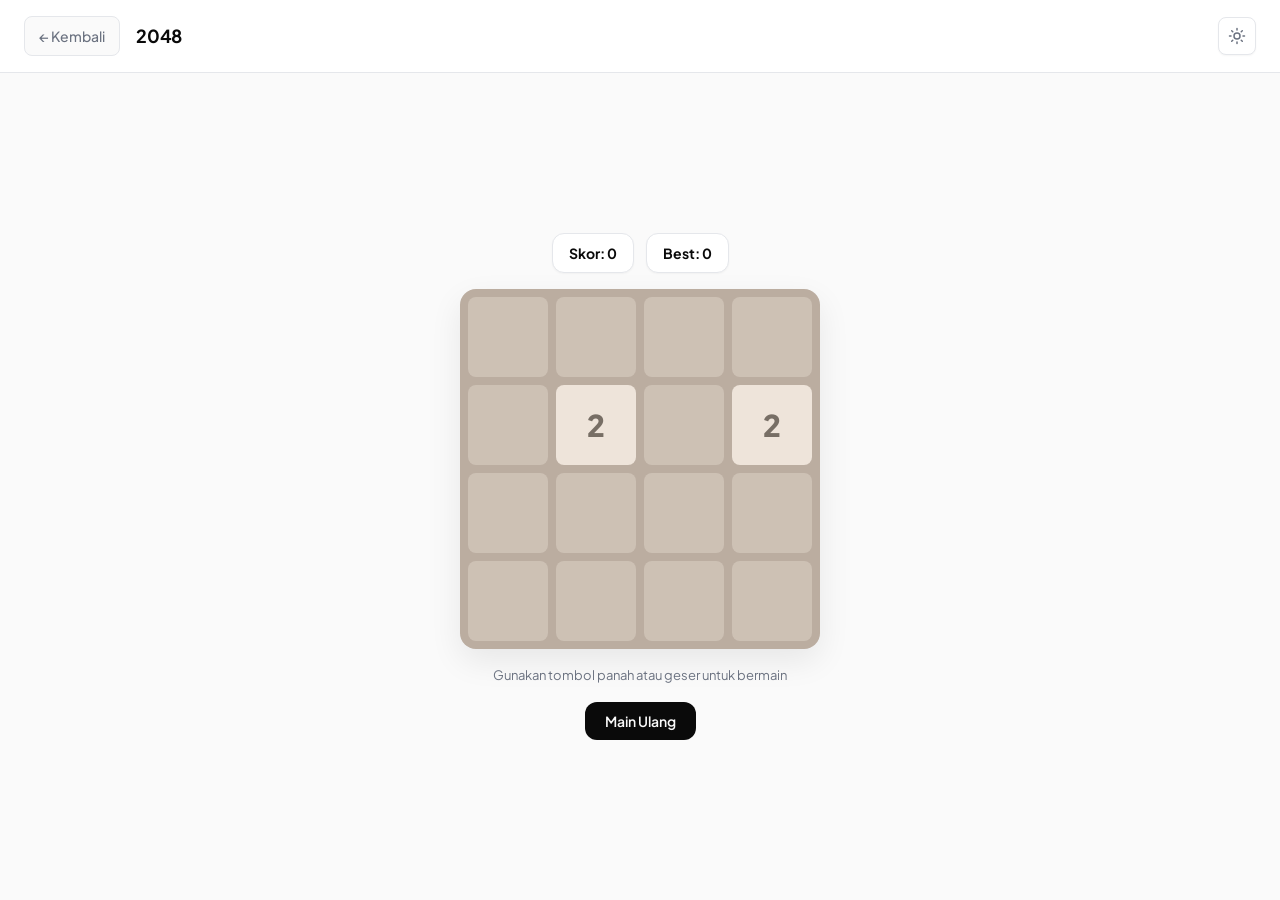
==== games/2048.html @ e7eb6d75 "Update Konsep static web html" ====
<!DOCTYPE html>
<html lang="id">
<head>
    <meta charset="UTF-8">
    <meta name="viewport" content="width=device-width, initial-scale=1.0">
    <title>2048 — Dulinan</title>
    <link rel="icon" type="image/png" href="../assets/img/favicon.png">
    <script src="../assets/js/theme-init.js"></script>
    <link rel="stylesheet" href="../assets/css/style.css">
    <style>
        .g2048-wrap { display:flex; flex-direction:column; align-items:center; gap:16px; }
        .g2048-score { display:flex; gap:12px; }
        .g2048-score div { background:var(--bg-elevated); padding:8px 16px; border-radius:12px;
            border:1px solid var(--border); font-weight:700; font-size:14px;
            box-shadow:var(--shadow-sm); }
        .g2048-board { display:grid; grid-template-columns:repeat(4,1fr); gap:8px;
            background:#bbada0; padding:8px; border-radius:16px; width:min(360px,92vw);
            box-shadow:var(--shadow-lg); }
        .tile { aspect-ratio:1; background:rgba(238,228,218,0.35); border-radius:8px;
            display:grid; place-items:center; font-weight:800; font-size:clamp(20px,5vw,30px);
            color:#776e65; transition:all .12s ease; }
        .tile[data-v="2"]{background:#eee4da} .tile[data-v="4"]{background:#ede0c8}
        .tile[data-v="8"]{background:#f2b179;color:#fff} .tile[data-v="16"]{background:#f59563;color:#fff}
        .tile[data-v="32"]{background:#f67c5f;color:#fff} .tile[data-v="64"]{background:#f65e3b;color:#fff}
        .tile[data-v="128"]{background:#edcf72;color:#fff;font-size:clamp(16px,4vw,26px)}
        .tile[data-v="256"]{background:#edcc61;color:#fff;font-size:clamp(16px,4vw,26px)}
        .tile[data-v="512"]{background:#edc850;color:#fff;font-size:clamp(16px,4vw,26px)}
        .tile[data-v="1024"]{background:#edc53f;color:#fff;font-size:clamp(13px,3vw,22px)}
        .tile[data-v="2048"]{background:#edc22e;color:#fff;font-size:clamp(13px,3vw,22px);
            box-shadow:0 0 20px rgba(237,194,46,.6)}
        .g2048-hint { color:var(--text-secondary); font-size:13px; }
        .btn-reset { padding:10px 20px; background:var(--text); color:var(--bg);
            border-radius:12px; font-weight:600; font-size:14px; }
    </style>
</head>
<body class="play-page">

<div class="play-header">
    <a href="../index.html" class="back-btn">← Kembali</a>
    <span class="play-title">2048</span>
    <div style="margin-left:auto;display:flex;gap:8px;">
        <button id="themeToggle" class="theme-btn" title="Ganti tema" aria-label="Ganti tema">
            <svg class="icon-sun" viewBox="0 0 24 24" fill="none" stroke="currentColor"
                 stroke-width="2" stroke-linecap="round" stroke-linejoin="round" width="18" height="18">
                <circle cx="12" cy="12" r="4"></circle>
                <path d="M12 2v2M12 20v2M4.93 4.93l1.41 1.41M17.66 17.66l1.41 1.41M2 12h2M20 12h2M6.34 17.66l-1.41 1.41M19.07 4.93l-1.41 1.41"></path>
            </svg>
            <svg class="icon-moon" viewBox="0 0 24 24" fill="none" stroke="currentColor"
                 stroke-width="2" stroke-linecap="round" stroke-linejoin="round" width="18" height="18">
                <path d="M21 12.79A9 9 0 1 1 11.21 3 7 7 0 0 0 21 12.79z"></path>
            </svg>
        </button>
    </div>
</div>

<div class="game-stage">
    <div class="g2048-wrap">
        <div class="g2048-score">
            <div>Skor: <span id="score">0</span></div>
            <div>Best: <span id="best">0</span></div>
        </div>
        <div class="g2048-board" id="board"></div>
        <div class="g2048-hint">Gunakan tombol panah atau geser untuk bermain</div>
        <button class="btn-reset" id="reset">Main Ulang</button>
    </div>
</div>

<script>
(function(){
    const boardEl = document.getElementById('board');
    const scoreEl = document.getElementById('score');
    const bestEl  = document.getElementById('best');
    let size = 4, grid, score = 0;
    let best = +(localStorage.getItem('best2048') || 0);
    bestEl.textContent = best;

    function init(){
        grid = Array.from({length:size},()=>Array(size).fill(0));
        score = 0; scoreEl.textContent = 0;
        spawn(); spawn(); render();
    }
    function spawn(){
        const empty = [];
        for(let r=0;r<size;r++) for(let c=0;c<size;c++)
            if(!grid[r][c]) empty.push([r,c]);
        if(!empty.length) return;
        const [r,c] = empty[Math.floor(Math.random()*empty.length)];
        grid[r][c] = Math.random()<0.9 ? 2 : 4;
    }
    function render(){
        boardEl.innerHTML = '';
        for(let r=0;r<size;r++) for(let c=0;c<size;c++){
            const d = document.createElement('div');
            d.className = 'tile';
            const v = grid[r][c];
            if(v) { d.dataset.v = v; d.textContent = v; }
            boardEl.appendChild(d);
        }
    }
    function slide(row){
        let arr = row.filter(v=>v);
        for(let i=0;i<arr.length-1;i++){
            if(arr[i]===arr[i+1]){
                arr[i]*=2; score+=arr[i];
                if(arr[i] > best){ best=arr[i]; bestEl.textContent=best; localStorage.setItem('best2048',best); }
                arr.splice(i+1,1);
            }
        }
        while(arr.length<size) arr.push(0);
        return arr;
    }
    function move(dir){
        const before = JSON.stringify(grid);
        for(let i=0;i<size;i++){
            let line;
            if(dir==='left'||dir==='right'){
                line = grid[i].slice();
                if(dir==='right') line.reverse();
                line = slide(line);
                if(dir==='right') line.reverse();
                grid[i] = line;
            } else {
                line = grid.map(r=>r[i]);
                if(dir==='down') line.reverse();
                line = slide(line);
                if(dir==='down') line.reverse();
                for(let r=0;r<size;r++) grid[r][i] = line[r];
            }
        }
        if(JSON.stringify(grid)!==before){ spawn(); render(); scoreEl.textContent=score; }
    }
    document.addEventListener('keydown',e=>{
        const map={ArrowLeft:'left',ArrowRight:'right',ArrowUp:'up',ArrowDown:'down'};
        if(map[e.key]){ e.preventDefault(); move(map[e.key]); }
    });
    let tsX=0, tsY=0;
    boardEl.addEventListener('touchstart',e=>{
        tsX=e.touches[0].clientX; tsY=e.touches[0].clientY;
    },{passive:true});
    boardEl.addEventListener('touchend',e=>{
        const dx=e.changedTouches[0].clientX-tsX;
        const dy=e.changedTouches[0].clientY-tsY;
        if(Math.max(Math.abs(dx),Math.abs(dy))<30) return;
        if(Math.abs(dx)>Math.abs(dy)) move(dx>0?'right':'left');
        else move(dy>0?'down':'up');
    });
    document.getElementById('reset').onclick = init;
    init();
})();
</script>

<script src="../assets/js/app.js"></script>
</body>
</html>
---- assets/css/style.css ----
@import url('https://fonts.googleapis.com/css2?family=Plus+Jakarta+Sans:wght@400;500;600;700;800&display=swap');

*, *::before, *::after {
    box-sizing: border-box;
    margin: 0;
    padding: 0;
}

/* ============ Light Theme (default) ============ */
:root {
    --bg: #fafafa;
    --bg-elevated: #ffffff;
    --text: #0a0a0a;
    --text-secondary: #6b7280;
    --text-tertiary: #9ca3af;
    --border: #e5e7eb;
    --accent: #6366f1;
    --accent-hover: #4f46e5;
    --shadow-sm: 0 1px 2px rgba(0, 0, 0, 0.04);
    --shadow-md: 0 4px 12px rgba(0, 0, 0, 0.06);
    --shadow-lg: 0 12px 32px rgba(0, 0, 0, 0.08);
    --shadow-xl: 0 20px 48px rgba(0, 0, 0, 0.1);
    --radius-sm: 8px;
    --radius-md: 12px;
    --radius-lg: 16px;
    --radius-xl: 20px;
    --transition: 0.22s cubic-bezier(0.4, 0, 0.2, 1);
}

/* ============ Dark Theme ============ */
[data-theme="dark"] {
    --bg: #0a0a0a;
    --bg-elevated: #161616;
    --text: #f5f5f5;
    --text-secondary: #a3a3a3;
    --text-tertiary: #6b7280;
    --border: #262626;
    --accent: #818cf8;
    --accent-hover: #6366f1;
    --shadow-sm: 0 1px 2px rgba(0, 0, 0, 0.4);
    --shadow-md: 0 4px 12px rgba(0, 0, 0, 0.5);
    --shadow-lg: 0 12px 32px rgba(0, 0, 0, 0.6);
    --shadow-xl: 0 20px 48px rgba(0, 0, 0, 0.7);
}

html { scroll-behavior: smooth; }

body {
    font-family: 'Plus Jakarta Sans', -apple-system, BlinkMacSystemFont, sans-serif;
    background: var(--bg);
    color: var(--text);
    line-height: 1.6;
    -webkit-font-smoothing: antialiased;
    -moz-osx-font-smoothing: grayscale;
    overflow-x: hidden;
}

/* Smooth theme transitions */
body, .site-header, .game-card, .chip, .theme-btn,
.search-box input, .site-footer, .play-header, .back-btn,
.game-thumb, .empty-state {
    transition: background-color 0.3s ease, color 0.3s ease,
                border-color 0.3s ease, box-shadow 0.3s ease;
}

a { color: inherit; text-decoration: none; }
img { max-width: 100%; display: block; }
button { font-family: inherit; cursor: pointer; border: none; background: none; }
input { font-family: inherit; }

.container {
    max-width: 1240px;
    margin: 0 auto;
    padding: 0 24px;
}

/* ============ Header ============ */
.site-header {
    position: sticky;
    top: 0;
    z-index: 100;
    background: rgba(250, 250, 250, 0.85);
    backdrop-filter: saturate(180%) blur(16px);
    -webkit-backdrop-filter: saturate(180%) blur(16px);
    border-bottom: 1px solid var(--border);
}

[data-theme="dark"] .site-header {
    background: rgba(10, 10, 10, 0.85);
}

.header-inner {
    display: flex;
    align-items: center;
    justify-content: space-between;
    height: 64px;
}

.logo {
    display: flex;
    align-items: center;
    gap: 10px;
    font-weight: 800;
    font-size: 20px;
    letter-spacing: -0.02em;
}

.logo-img {
    width: 32px;
    height: 32px;
    border-radius: var(--radius-sm);
    object-fit: contain;
    display: block;
}

.header-actions {
    display: flex;
    align-items: center;
    gap: 8px;
}

/* ============ Theme Toggle Button ============ */
.theme-btn {
    width: 38px;
    height: 38px;
    border-radius: var(--radius-sm);
    display: grid;
    place-items: center;
    color: var(--text-secondary);
    background: var(--bg-elevated);
    border: 1px solid var(--border);
    transition: all var(--transition);
    box-shadow: var(--shadow-sm);
    position: relative;
    overflow: hidden;
}

.theme-btn:hover {
    color: var(--text);
    border-color: #d1d5db;
    transform: translateY(-1px);
}

[data-theme="dark"] .theme-btn:hover {
    border-color: #404040;
}

.theme-btn svg {
    position: absolute;
    transition: transform 0.4s cubic-bezier(0.4, 0, 0.2, 1),
                opacity 0.3s ease;
}

.theme-btn .icon-sun {
    opacity: 1;
    transform: rotate(0deg) scale(1);
}

.theme-btn .icon-moon {
    opacity: 0;
    transform: rotate(-90deg) scale(0.5);
}

[data-theme="dark"] .theme-btn .icon-sun {
    opacity: 0;
    transform: rotate(90deg) scale(0.5);
}

[data-theme="dark"] .theme-btn .icon-moon {
    opacity: 1;
    transform: rotate(0deg) scale(1);
}

/* ============ Hero ============ */
.hero {
    position: relative;
    width: 100%;
    padding: 100px 0 140px;
    text-align: center;
    overflow: hidden;
    isolation: isolate;
}

.hero-content {
    position: relative;
    z-index: 2;
    max-width: 720px;
    margin: 0 auto;
    padding: 0 24px;
}

/* Animated background */
.hero-animated-bg {
    position: absolute;
    inset: 0;
    z-index: 0;
    pointer-events: none;
    filter: blur(70px);
    opacity: 0.55;
    overflow: hidden;
}

[data-theme="dark"] .hero-animated-bg {
    opacity: 0.35;
    filter: blur(90px);
}

.blob {
    position: absolute;
    border-radius: 50%;
    will-change: transform;
    mix-blend-mode: screen;
}

[data-theme="light"] .blob,
:root:not([data-theme="dark"]) .blob {
    mix-blend-mode: multiply;
}

.blob-1 {
    width: 500px;
    height: 500px;
    background: radial-gradient(circle at 30% 30%, #818cf8, #6366f1 60%, transparent 70%);
    top: -120px;
    left: 5%;
    animation: blobFloat1 18s ease-in-out infinite;
}

.blob-2 {
    width: 440px;
    height: 440px;
    background: radial-gradient(circle at 70% 70%, #f0abfc, #c084fc 60%, transparent 70%);
    top: 40px;
    right: 8%;
    animation: blobFloat2 22s ease-in-out infinite;
}

.blob-3 {
    width: 360px;
    height: 360px;
    background: radial-gradient(circle at 50% 50%, #67e8f9, #22d3ee 60%, transparent 70%);
    bottom: -80px;
    left: 28%;
    animation: blobFloat3 20s ease-in-out infinite;
}

.blob-4 {
    width: 300px;
    height: 300px;
    background: radial-gradient(circle at 50% 50%, #fcd34d, #f59e0b 60%, transparent 70%);
    top: 35%;
    right: 25%;
    animation: blobFloat4 24s ease-in-out infinite;
}

@keyframes blobFloat1 {
    0%, 100% { transform: translate(0, 0) scale(1); }
    33% { transform: translate(70px, 50px) scale(1.1); }
    66% { transform: translate(-50px, 25px) scale(0.95); }
}

@keyframes blobFloat2 {
    0%, 100% { transform: translate(0, 0) scale(1); }
    33% { transform: translate(-60px, 60px) scale(1.08); }
    66% { transform: translate(35px, -40px) scale(0.92); }
}

@keyframes blobFloat3 {
    0%, 100% { transform: translate(0, 0) scale(1); }
    33% { transform: translate(50px, -60px) scale(1.12); }
    66% { transform: translate(-40px, 35px) scale(0.9); }
}

@keyframes blobFloat4 {
    0%, 100% { transform: translate(0, 0) scale(1); }
    33% { transform: translate(-70px, -40px) scale(1.06); }
    66% { transform: translate(60px, 50px) scale(0.94); }
}

/* Gradasi smooth ke konten di bawah */
.hero-fade {
    position: absolute;
    left: 0;
    right: 0;
    bottom: 0;
    height: 160px;
    z-index: 1;
    pointer-events: none;
    background: linear-gradient(
        to bottom,
        transparent 0%,
        rgba(250, 250, 250, 0.4) 40%,
        rgba(250, 250, 250, 0.75) 70%,
        var(--bg) 100%
    );
}

[data-theme="dark"] .hero-fade {
    background: linear-gradient(
        to bottom,
        transparent 0%,
        rgba(10, 10, 10, 0.4) 40%,
        rgba(10, 10, 10, 0.75) 70%,
        var(--bg) 100%
    );
}

/* Hero typography */
.hero-badge {
    display: inline-flex;
    align-items: center;
    gap: 6px;
    padding: 6px 12px;
    background: var(--bg-elevated);
    border: 1px solid var(--border);
    border-radius: 999px;
    font-size: 13px;
    font-weight: 500;
    color: var(--text-secondary);
    margin-bottom: 28px;
    box-shadow: var(--shadow-sm);
    backdrop-filter: blur(8px);
    -webkit-backdrop-filter: blur(8px);
    animation: heroFadeUp 0.7s 0.05s cubic-bezier(0.4, 0, 0.2, 1) both;
}

.hero-badge .dot {
    width: 6px;
    height: 6px;
    border-radius: 50%;
    background: #10b981;
    box-shadow: 0 0 0 3px rgba(16, 185, 129, 0.15);
    animation: pulseDot 2s ease-in-out infinite;
}

@keyframes pulseDot {
    0%, 100% { box-shadow: 0 0 0 3px rgba(16, 185, 129, 0.15); }
    50% { box-shadow: 0 0 0 6px rgba(16, 185, 129, 0.05); }
}

.hero h1 {
    font-size: clamp(44px, 7.5vw, 80px);
    font-weight: 800;
    letter-spacing: -0.035em;
    line-height: 1.15;
    margin: 0 0 32px;
    padding-bottom: 6px;
    background: linear-gradient(180deg, var(--text), var(--text-secondary));
    -webkit-background-clip: text;
    -webkit-text-fill-color: transparent;
    background-clip: text;
    animation: heroFadeUp 0.7s cubic-bezier(0.4, 0, 0.2, 1) both;
}

.hero p {
    font-size: clamp(17px, 2.2vw, 21px);
    color: var(--text-secondary);
    max-width: 560px;
    margin: 0 auto;
    font-weight: 500;
    line-height: 1.5;
    animation: heroFadeUp 0.7s 0.1s cubic-bezier(0.4, 0, 0.2, 1) both;
}

@keyframes heroFadeUp {
    from { opacity: 0; transform: translateY(16px); }
    to { opacity: 1; transform: translateY(0); }
}

/* Section konten di bawah hero */
.content-section {
    position: relative;
    z-index: 2;
    margin-top: -60px;
    padding-top: 0;
}

/* ============ Toolbar ============ */
.toolbar {
    display: flex;
    flex-wrap: wrap;
    gap: 12px;
    align-items: center;
    justify-content: space-between;
    margin-bottom: 32px;
    padding-top: 8px;
}

.search-box {
    position: relative;
    flex: 1;
    max-width: 360px;
    min-width: 220px;
}

.search-box input {
    width: 100%;
    padding: 11px 16px 11px 42px;
    border: 1px solid var(--border);
    border-radius: var(--radius-md);
    background: var(--bg-elevated);
    font-size: 14px;
    color: var(--text);
    outline: none;
    transition: all var(--transition);
    box-shadow: var(--shadow-sm);
}

.search-box input::placeholder { color: var(--text-tertiary); }

.search-box input:focus {
    border-color: var(--accent);
    box-shadow: 0 0 0 3px rgba(99, 102, 241, 0.12);
}

.search-box svg {
    position: absolute;
    left: 14px;
    top: 50%;
    transform: translateY(-50%);
    width: 16px;
    height: 16px;
    color: var(--text-tertiary);
    pointer-events: none;
}

.filter-chips {
    display: flex;
    flex-wrap: wrap;
    gap: 8px;
}

.chip {
    padding: 8px 16px;
    border-radius: 999px;
    font-size: 13px;
    font-weight: 500;
    color: var(--text-secondary);
    background: var(--bg-elevated);
    border: 1px solid var(--border);
    transition: all var(--transition);
    box-shadow: var(--shadow-sm);
}

.chip:hover {
    color: var(--text);
    border-color: #d1d5db;
    transform: translateY(-1px);
}

[data-theme="dark"] .chip:hover { border-color: #404040; }

.chip.active {
    background: var(--text);
    color: var(--bg);
    border-color: var(--text);
}

/* ============ Game Grid ============ */
.game-grid {
    display: grid;
    grid-template-columns: repeat(auto-fill, minmax(240px, 1fr));
    gap: 20px;
    padding-bottom: 80px;
}

.game-card {
    position: relative;
    background: var(--bg-elevated);
    border: 1px solid var(--border);
    border-radius: var(--radius-lg);
    overflow: hidden;
    transition: all var(--transition);
    box-shadow: var(--shadow-sm);
    cursor: pointer;
    opacity: 0;
    transform: translateY(12px);
    animation: fadeInUp 0.4s ease forwards;
}

.game-card:hover {
    transform: translateY(-4px);
    box-shadow: var(--shadow-lg);
    border-color: #d1d5db;
}

[data-theme="dark"] .game-card:hover { border-color: #404040; }

.game-thumb {
    aspect-ratio: 4 / 3;
    display: grid;
    place-items: center;
    font-size: 64px;
    position: relative;
    overflow: hidden;
}

.game-thumb::after {
    content: '';
    position: absolute;
    inset: 0;
    background: linear-gradient(180deg, transparent 60%, rgba(0, 0, 0, 0.06));
}

.game-thumb .icon {
    transition: transform var(--transition);
}

.game-card:hover .game-thumb .icon {
    transform: scale(1.12) rotate(-4deg);
}

.game-info {
    padding: 14px 16px 16px;
}

.game-name {
    font-size: 15px;
    font-weight: 700;
    letter-spacing: -0.01em;
    margin-bottom: 4px;
}

.game-meta {
    font-size: 13px;
    color: var(--text-secondary);
    display: flex;
    align-items: center;
    gap: 6px;
}

.play-badge {
    position: absolute;
    top: 12px;
    right: 12px;
    padding: 5px 10px;
    background: rgba(0, 0, 0, 0.55);
    backdrop-filter: blur(8px);
    color: white;
    font-size: 11px;
    font-weight: 600;
    border-radius: 999px;
    opacity: 0;
    transform: translateY(-4px);
    transition: all var(--transition);
    z-index: 2;
}

.game-card:hover .play-badge {
    opacity: 1;
    transform: translateY(0);
}

/* Empty state */
.empty-state {
    grid-column: 1 / -1;
    text-align: center;
    padding: 80px 20px;
    color: var(--text-secondary);
}

.empty-state h3 {
    font-size: 18px;
    font-weight: 600;
    color: var(--text);
    margin-bottom: 8px;
}

.empty-state code {
    background: var(--bg-elevated);
    padding: 2px 6px;
    border-radius: 4px;
    font-size: 13px;
}

/* ============ Footer ============ */
.site-footer {
    border-top: 1px solid var(--border);
    padding: 32px 0;
    text-align: center;
    color: var(--text-tertiary);
    font-size: 13px;
}

@keyframes fadeInUp {
    to { opacity: 1; transform: translateY(0); }
}

/* ============ Game Play Page ============ */
.play-page {
    min-height: 100vh;
    display: flex;
    flex-direction: column;
}

.play-header {
    display: flex;
    align-items: center;
    gap: 16px;
    padding: 16px 24px;
    border-bottom: 1px solid var(--border);
    background: var(--bg-elevated);
}

.back-btn {
    display: inline-flex;
    align-items: center;
    gap: 6px;
    padding: 8px 14px;
    border-radius: var(--radius-sm);
    font-size: 14px;
    font-weight: 500;
    color: var(--text-secondary);
    background: var(--bg);
    border: 1px solid var(--border);
    transition: all var(--transition);
}

.back-btn:hover {
    color: var(--text);
    border-color: #d1d5db;
}

[data-theme="dark"] .back-btn:hover { border-color: #404040; }

.play-title {
    font-size: 18px;
    font-weight: 700;
    letter-spacing: -0.01em;
}

.game-stage {
    flex: 1;
    display: grid;
    place-items: center;
    padding: 32px 24px;
}

/* ============ Game-specific dark adjustments ============ */
[data-theme="dark"] .g2048-board {
    box-shadow: var(--shadow-lg), 0 0 0 1px rgba(255, 255, 255, 0.05);
}

[data-theme="dark"] .tile:not([data-v]) {
    background: rgba(255, 255, 255, 0.08);
}

[data-theme="dark"] .card-front {
    background: #1e1e1e;
    border-color: var(--border);
}

[data-theme="dark"] .card.matched .card-front {
    background: #0f2a1a;
    border-color: #1a4028;
}

/* ============ Responsive ============ */
@media (max-width: 640px) {
    .hero { padding: 64px 0 110px; }
    .hero-content { padding: 0 20px; }
    .hero h1 { margin-bottom: 24px; }
    .blob-1 { width: 320px; height: 320px; }
    .blob-2 { width: 280px; height: 280px; }
    .blob-3 { width: 240px; height: 240px; }
    .blob-4 { width: 200px; height: 200px; }
    .hero-animated-bg { filter: blur(50px); }
    .hero-fade { height: 120px; }
    .content-section { margin-top: -40px; }

    .game-grid { grid-template-columns: repeat(auto-fill, minmax(160px, 1fr)); gap: 14px; }
    .game-thumb { font-size: 44px; }
    .game-name { font-size: 14px; }
    .toolbar { flex-direction: column; align-items: stretch; }
    .search-box { max-width: 100%; }
}

/* ============ Accessibility ============ */
@media (prefers-reduced-motion: reduce) {
    .blob { animation: none !important; }
    .hero h1, .hero p, .hero-badge { animation: none; }
    .hero-badge .dot { animation: none; }
    * { transition-duration: 0.01ms !important; }
}
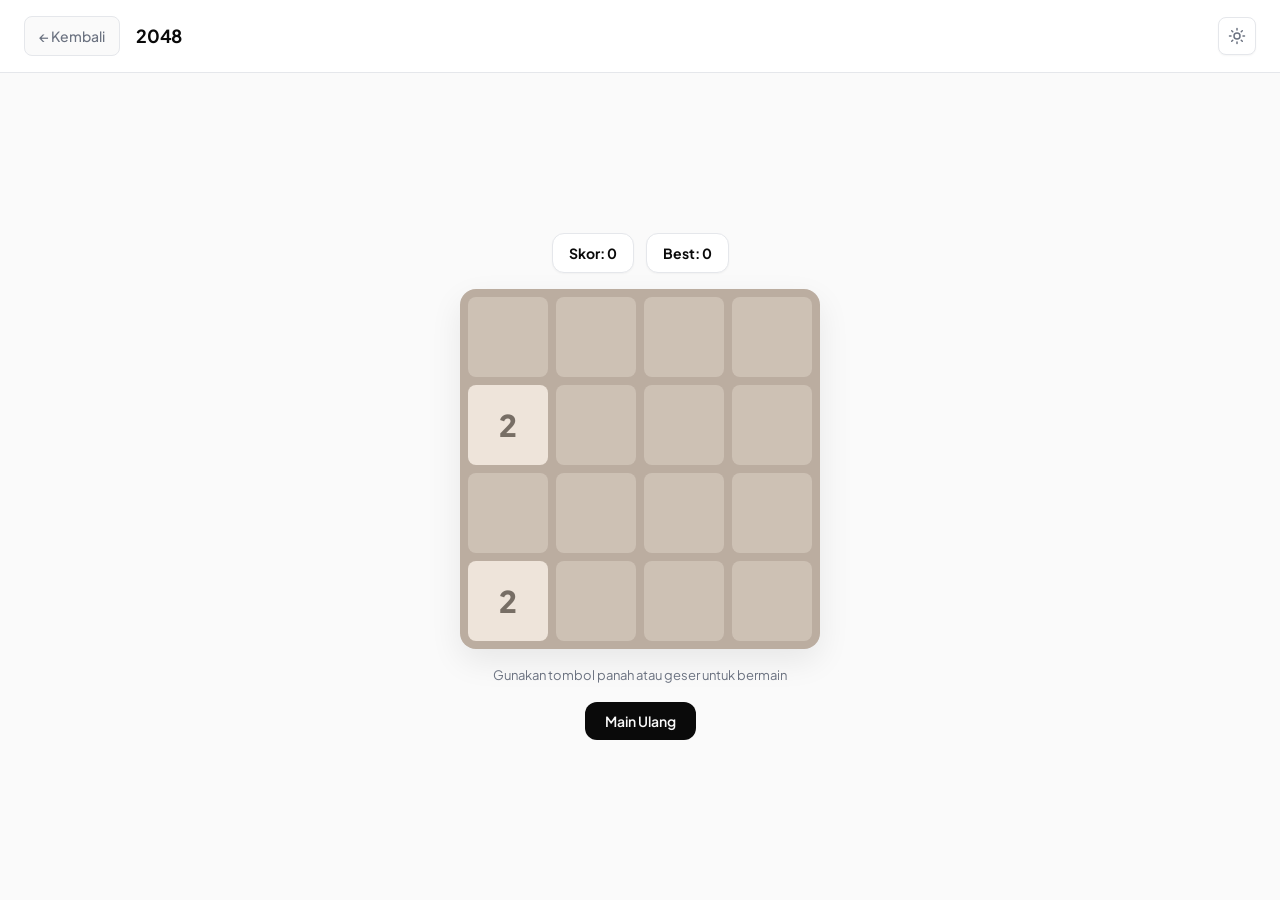
==== commit 9602935b: "Perbaikan Tombol Back dan visualisasi game Skyhopper" ====
--- a/games/2048.html
+++ b/games/2048.html
@@ -36,7 +36,7 @@
 <body class="play-page">
 
 <div class="play-header">
-    <a href="../index.html" class="back-btn">← Kembali</a>
+    <a href="../" class="back-btn">← Kembali</a>
     <span class="play-title">2048</span>
     <div style="margin-left:auto;display:flex;gap:8px;">
         <button id="themeToggle" class="theme-btn" title="Ganti tema" aria-label="Ganti tema">
